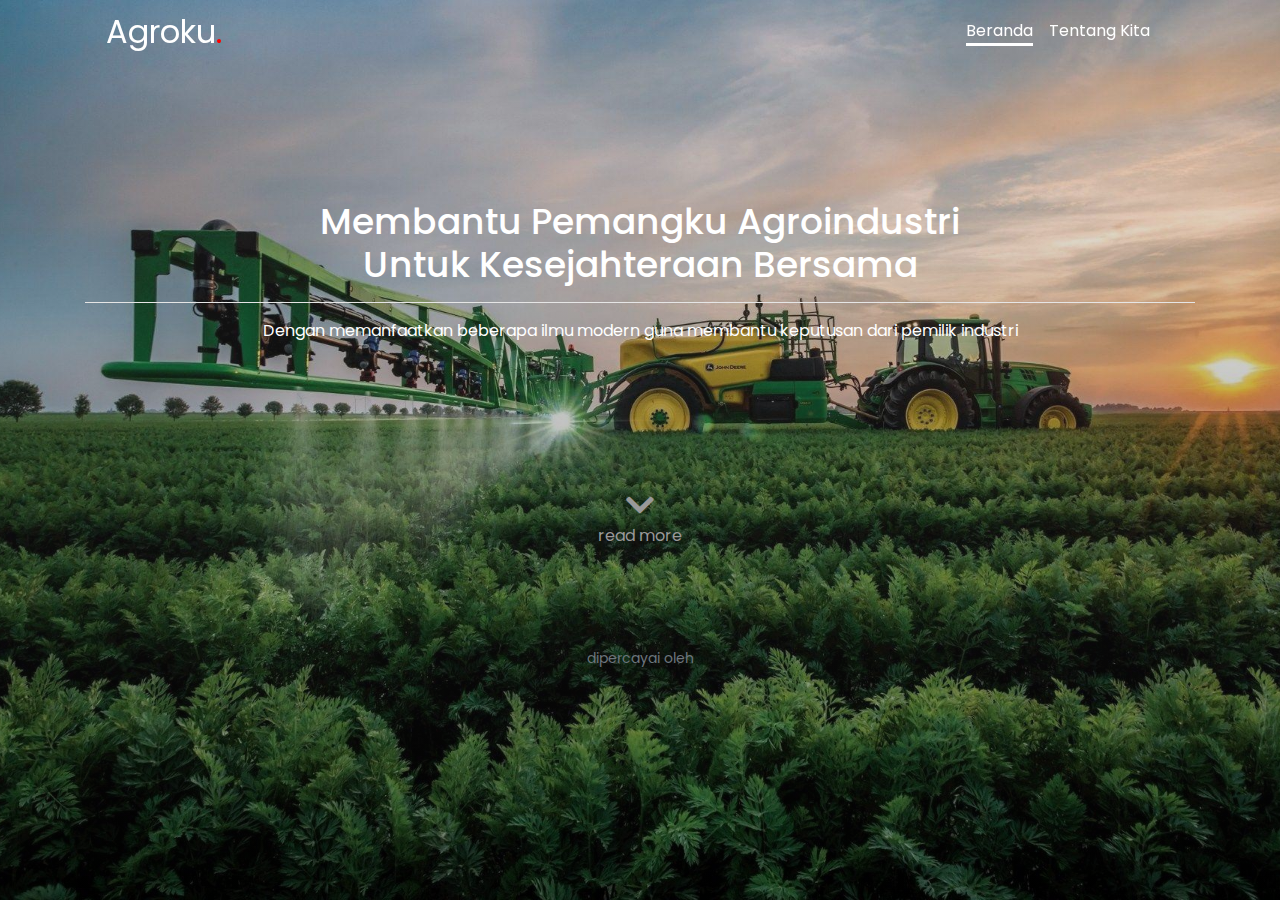
==== index.html @ 578c634b "initiate" ====
<!DOCTYPE html>
<html lang="en">
<head>
    <meta charset="UTF-8">
    <meta http-equiv="X-UA-Compatible" content="IE=edge">
    <meta name="viewport" content="width=device-width, initial-scale=1.0">
    <title>Agroku</title>

    <!-- Animate -->
    <link rel="stylesheet" href="https://cdnjs.cloudflare.com/ajax/libs/animate.css/4.1.1/animate.min.css">
    <link rel="stylesheet" href="https://unpkg.com/aos@next/dist/aos.css" />
    <!-- Fonts -->
    <link rel="preconnect" href="https://fonts.googleapis.com">
    <link rel="preconnect" href="https://fonts.gstatic.com" crossorigin>
    <link href="https://fonts.googleapis.com/css2?family=Poppins:wght@300;400;500;600;700&display=swap" rel="stylesheet"> 
    <!-- CSS -->
    <link rel="stylesheet" href="lib/Bootstrap/B4.5/css/bootstrap.css">
    <link rel="stylesheet" href="lib/css/style.css">
    <link rel="stylesheet" href="lib/fonts/font-awesome/css/all.css">
    <!-- Script -->
    <script src="https://ajax.googleapis.com/ajax/libs/jquery/3.2.1/jquery.min.js"></script>
    <script src="https://cdnjs.cloudflare.com/ajax/libs/popper.js/1.12.6/umd/popper.min.js"></script>
</head>
<body>

    <div class="navigation-bar fixed-top" style="padding:0 7%;">
        <nav class="navbar navbar-expand-md navbar-dark">
            <div class="nav-brand">
                <a href="">Agroku<span>.</span></a>
            </div>

            <button class="navbar-toggler" type="button" data-toggle="collapse" data-target="#navbarNavDropdown" aria-controls="navbarNavDropdown" aria-expanded="false" aria-label="Toggle navigation">
                <span class="navbar-toggler-icon"></span>
            </button>
            <div class="collapse navbar-collapse nav-lists" id="navbarNavDropdown">
                <ul class="navbar-nav ml-auto px-3 nav-list">
                    <li class="nav-item">
                        <a class="nav-menu menu-active" href="index.html">Beranda</a>
                        <div class="beranda active"></div>
                    </li>
                    <li class="nav-item">
                        <a class="nav-menu" href="#feat">Tentang Kita</a>
                        <div class="tentang"></div>
                    </li>
                    <!-- <li class="nav-item dropdown">
                        <a class="nav-link dropdown-toggle font-weight-bold text-white" href="#" id="navbarDropdownMenuLink" role="button" data-toggle="dropdown" aria-haspopup="true" aria-expanded="false">
                        PAGES
                        </a>
                        <div class="dropdown-menu" aria-labelledby="navbarDropdownMenuLink">
                        <a class="dropdown-item" href="#">VISTERA</a>
                        <a class="dropdown-item" href="#">VistCepto</a>
                        <a class="dropdown-item" href="#">Lingua Earn</a>
                        </div>
                    </li> -->
                </ul>
                <!-- <div class="join px-3">
                    <button type="button" class="btn btn-light" data-toggle="modal" data-target="#modal-form" >
                        Sign In
                    </button>
                </div> -->
            </div>
        </nav>
    </div>


    <section class="hero">
        <div class="container" style="padding-top: 200px;">

            <div class="heroText-section">
                <div class="row align-items-center justify-content-center">
                    <div class="col">
                        <div class="text-center text-white " >
                            <h4  class="text-hero" style="padding:0 18%">Membantu Pemangku Agroindustri Untuk Kesejahteraan Bersama</h4>
                            <hr class="bg-white">
                            <p class="text-white">Dengan memanfaatkan beberapa ilmu modern guna membantu keputusan dari pemilik industri</p>
                        </div>
                    </div>
                </div>
            </div>

            <div class="readMore-section" style="margin-top:130px">
                <div class="container">
                    <div class="RM-group text-center">
                        <div class="rm-arrow">
                            <i class="fa-2x fas fa-chevron-down"></i>
                        </div>
                        <div class="rm-text">
                            <p>read more</p>
                        </div>
                    </div>
                </div>
            </div>

            <div class="trustby-section" style="margin-top:100px">
                <div class="container">
                    <div class="content-wrapper text-center">
                        <p class="text-muted tb-text" >dipercayai oleh</p>
                    </div>
                </div>
            </div>
        </div>        
    </section>

    <script src="https://code.jquery.com/jquery-3.3.1.slim.min.js"></script>
    <script src="https://cdnjs.cloudflare.com/ajax/libs/popper.js/1.14.3/umd/popper.min.js"></script>
    <script src="lib/Bootstrap/B4.5/js/bootstrap.js"></script>
    <script src="lib/JS/main.js" ></script>
    <script src="https://unpkg.com/aos@next/dist/aos.js"></script>
    <script>
      AOS.init();
    </script>
</body>
</html>
---- lib/css/style.css ----
*{
    margin: 0;
    padding: 0;
    box-sizing: border-box;
    font-family: 'Poppins', sans-serif;
    scroll-behavior: smooth;
}

/* animate */

@keyframes gradient-move {
	0% {
		background-position: 0% 50%;
	}
	50% {
		background-position: 100% 50%;
	}
	100% {
		background-position: 0% 50%;
	}
}

p{
    font-size: 16px;
}

body{
    overflow-x: hidden;
}

.mt-n1{margin-top:-1rem!important}
.mt-n2{margin-top:-2rem!important}
.mt-n3{margin-top:-3rem!important}
.mt-n4{margin-top:-4rem!important}
.mt-n5{margin-top:-5rem!important}
.mt-n10{margin-top:-10rem!important}

.nav-brand a{
    color: white!important;
    font-size: 32px;
}

.nav-brand a:hover{
    text-decoration: none;
}

.nav-brand span{
    color: red;
}

.nav-list li{
    padding:8px
}

.nav-menu{
    color:white;
    font-size:16px;
    position: relative;
    display: block;
    text-decoration: none;
    transition: 0.5s;
}

.nav-menu:hover{
    color:white;
    text-decoration: none;
}

.nav-menu::after{
    position: absolute;
    content: "";
    width: 100%;
    height: 3px;
    top: 100%;
    left: 0;
    background: #ffffff;
    transition: transform 0.5s;
    transform: scaleX(0);
    transform-origin: right;
}

.nav-menu:hover::after{
    transform: scaleX(1);
    transform-origin: left;
}

.active{
    width: 100%;
    height: 3px;
    background: #ffffff;
}

.hero{
    height:100vh;
    background:linear-gradient(0deg, rgba(0, 0, 0, 0.5), rgba(253, 253, 253, 0.1)), url("../Images/agr1.jpg");    
    background-size: cover;
    background-position: 50% 25%;
}
.text-hero{
    font-size:36px;
}

.rm-arrow i{
    color: hsl(0, 0%, 60%);
}


.rm-text p{
    color: hsl(0, 0%, 60%);
}


.RM-group:hover i,
.RM-group:hover p{
    color: hsl(0, 0%, 80%);
    cursor: pointer;
}

.tb-text{
    font-size: 14px;
}
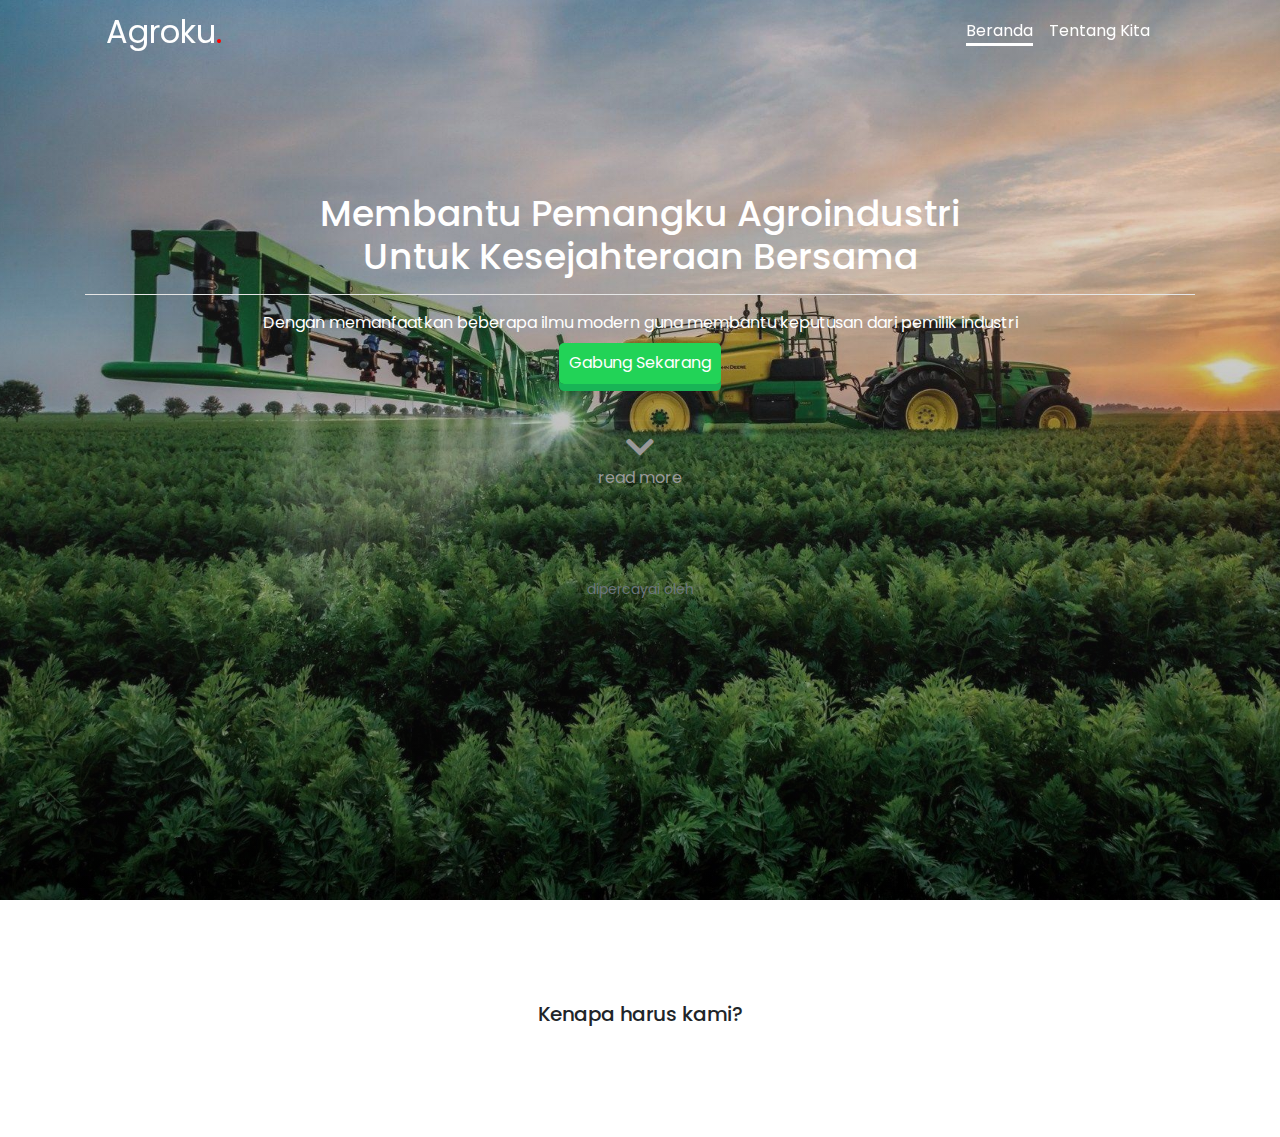
==== commit 8b95c78a: "update" ====
--- a/index.html
+++ b/index.html
@@ -64,7 +64,7 @@
 
 
     <section class="hero">
-        <div class="container" style="padding-top: 200px;">
+        <div class="container" style="padding-top: 15%;">
 
             <div class="heroText-section">
                 <div class="row align-items-center justify-content-center">
@@ -73,12 +73,15 @@
                             <h4  class="text-hero" style="padding:0 18%">Membantu Pemangku Agroindustri Untuk Kesejahteraan Bersama</h4>
                             <hr class="bg-white">
                             <p class="text-white">Dengan memanfaatkan beberapa ilmu modern guna membantu keputusan dari pemilik industri</p>
+                            <div class="button">
+                                <span class="button message">Gabung Sekarang</span>
+                            </div>
                         </div>
                     </div>
                 </div>
             </div>
 
-            <div class="readMore-section" style="margin-top:130px">
+            <div class="readMore-section" style="margin-top:5%">
                 <div class="container">
                     <div class="RM-group text-center">
                         <div class="rm-arrow">
@@ -91,7 +94,7 @@
                 </div>
             </div>
 
-            <div class="trustby-section" style="margin-top:100px">
+            <div class="trustby-section" style="margin-top:8%">
                 <div class="container">
                     <div class="content-wrapper text-center">
                         <p class="text-muted tb-text" >dipercayai oleh</p>
@@ -99,6 +102,18 @@
                 </div>
             </div>
         </div>        
+    </section>
+
+
+    <section class="one" style="padding:8% 0" >
+        <div class="container">
+            <div class="text-center title-section">
+                <h5 clas="sectionOne-title">Kenapa harus kami?</h5>
+            </div>
+            <div class="row justify-content-around align-items-center">
+
+            </div>
+        </div>
     </section>
 
     <script src="https://code.jquery.com/jquery-3.3.1.slim.min.js"></script>
--- a/lib/css/style.css
+++ b/lib/css/style.css
@@ -118,4 +118,23 @@
 
 .tb-text{
     font-size: 14px;
+}
+
+.message{
+    padding: 8px 10px 10px;
+    background-color:hsl(138, 72%, 48%);
+    box-shadow: 0px 7px hsl(144, 76%, 40%);
+    border-radius: 5px;
+}
+
+.message:hover{
+    cursor: pointer;
+    background-color:hsla(138, 72%, 48%, 0.829);
+    position:relative;
+    top: 7px;
+    box-shadow: none;
+}
+
+.sectionOne-title{
+    font-size: 24px!important;
 }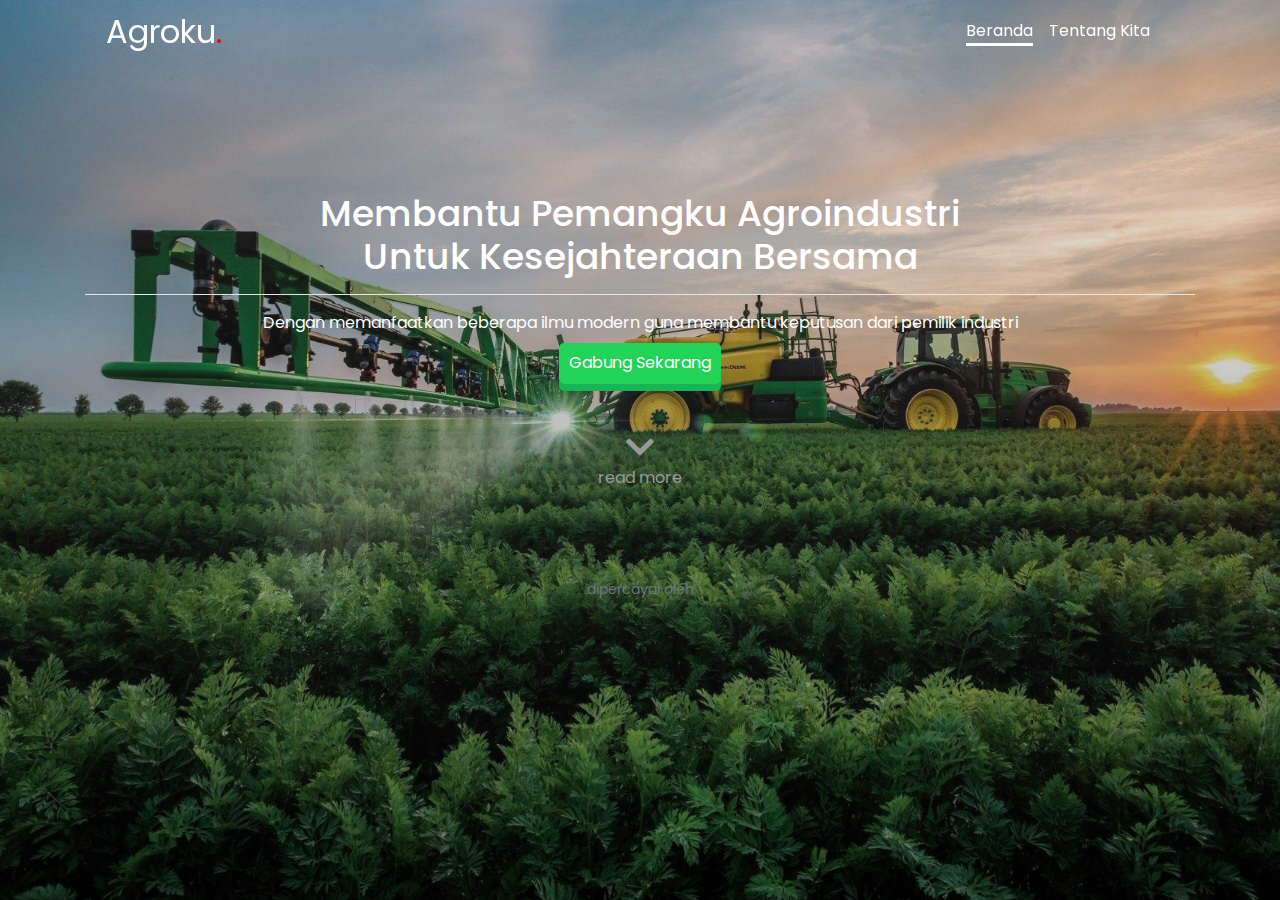
==== commit d15c3c20: "update" ====
--- a/index.html
+++ b/index.html
@@ -105,16 +105,120 @@
     </section>
 
 
-    <section class="one" style="padding:8% 0" >
-        <div class="container">
-            <div class="text-center title-section">
-                <h5 clas="sectionOne-title">Kenapa harus kami?</h5>
-            </div>
-            <div class="row justify-content-around align-items-center">
-
-            </div>
-        </div>
+    
+
+    <section class="content">
+        <section class="one" style="padding:8% 0" >
+            <div class="container">
+                <div class="text-center title-section">
+                    <h5 clas="sectionOne-title">Kenapa harus kami?</h5>
+                </div>
+    
+                <div class="content-lists">
+                    <div class="row justify-content-around align-items-center">
+    
+                        <div class="col-md-auto text-center">
+                            <div class="item">
+                                <img width="230" height="230" src="" alt="" class="img-responsive" style="background-color: gray;">
+                                <div class="section-text">
+                                    <h5>Prediksi</h5>
+                                </div>
+                            </div>
+                        </div>
+        
+    
+                        <div class="col-md-auto">
+                            <div class="item text-center">
+                                <img width="230" height="230" src="" alt="" class="img-responsive" style="background-color: gray;">
+                                <div class="section-text">
+                                    <h5>Profesional</h5>
+                                </div>
+                            </div>
+                        </div>
+    
+                        <div class="col-md-auto">
+                            <div class="item text-center">
+                                <img width="230" height="230" src="" alt="" class="img-responsive" style="background-color: gray;">
+                                <div class="section-text">
+                                    <h5>Investasi</h5>
+                                </div>
+                            </div>
+                        </div>
+    
+                        <div class="col-md-auto">
+                            <div class="item text-center">
+                                <img width="230" height="230" src="" alt="" class="img-responsive" style="background-color: gray;">
+                                <div class="section-text">
+                                    <h5>Terpercaya</h5>
+                                </div>
+                            </div>
+                        </div>
+    
+                    </div>            
+                </div>
+                
+            </div>
+        </section>
+    
+        <section class="two" style="padding:8% 0;">
+            <div class="container">
+                <div class="text-center title-section">
+                    <h6>Tunggu apa lagi</h6>
+                    <h3>Mari Bergabung dan Kembangkan Agroindustri mu</h3>
+                    <p class="text-muted" style="font-size:12px;">mari sejahterakan agroindustri</p>
+                </div>
+                <div class="button text-center">
+                    <span class="button message text-white">Gabung Sekarang</span>
+                </div>
+            </div>
+        </section>
+        <section class="footer-container">
+            <div class="container-fluid justify-content-center text-light ">
+                <footer>
+                    <div class="row  justify-content-center py-5">
+                        <div class="col-11">
+                            <div class="row ">
+                                <div class="col-xl-8 col-md-4 col-sm-4 col-12 my-auto mr-auto">
+                                    <h3 class="text-white mb-md-0 mb-5">Agroku<span class="dot" >.</span></h3>
+                                </div>
+                                <!-- <div class="col-xl-2 col-md-4 col-sm-4 col-12">
+                                    <h6 class="mb-3 mb-lg-4 bold-text "><b>MENU</b></h6>
+                                    <ul class="list-unstyled">
+                                        <li>Home</li>
+                                        <li>About</li>
+                                        <li>Blog</li>
+                                        <li>Portfolio</li>
+                                    </ul>
+                                </div>  -->
+                                <div class="col-xl-2 col-md-4 col-sm-4 col-12">
+                                    <h6 class="mb-3 mb-lg-4 text-muted bold-text mt-sm-0 mt-5"><b>ADDRESS</b></h6>
+                                    <p class="mb-1">H3-8, Green Garden Kaliurang</p>
+                                    <p>Jember,Jawa Timur, Indonesia</p>
+                                </div>
+                            </div>
+                            <div class="row ">
+                                <div class="col-xl-8 col-md-4 col-sm-4 col-auto my-md-0 mt-5 order-sm-1 order-3 align-self-end">
+                                    <p class="social text-muted mb-0 pb-0 bold-text"> 
+                                        <span class="mx-2"><a href="https://github.com/nuwbie-11" class='text-muted'><i class="fab fa-github" aria-hidden="true"></i></a></span> 
+                                        <span class="mx-2"><a href="https://twitter.com/Dhuuuh" class='text-muted'><i class="fab fa-twitter" aria-hidden="true"></i></a></span> 
+                                        <span class="mx-2"><a href="https://instagram.com/adwitya_s" class='text-muted'><i class="fab fa-instagram" aria-hidden="true"></i></a></span> 
+                                    </p>
+                                    <small class="rights"><span>&#174;</span> Agroku. All Rights Reserved.</small>
+                                </div>
+                                <div class="col-xl-2 col-md-4 col-sm-4 col-auto order-1 align-self-end ">
+                                    <!-- <h6 class="mt-55 mt-2 text-muted bold-text"><b>ANIRUDH SINGLA</b></h6><small> <span><i class="fa fa-envelope" aria-hidden="true"></i></span> anirudh@gmail.com</small> -->
+                                </div>
+                                <div class="col-xl-2 col-md-4 col-sm-4 col-auto order-2 align-self-end mt-3 ">
+                                    <h6 class="text-muted bold-text"><b>Adwitya Sadhu</b></h6><small><span><i class="fa fa-envelope" aria-hidden="true"></i></span> adwityasadhu@gmail.com</small>
+                                </div>
+                            </div>
+                        </div>
+                    </div>
+                </footer>
+            </div>
+        </section> 
     </section>
+    
 
     <script src="https://code.jquery.com/jquery-3.3.1.slim.min.js"></script>
     <script src="https://cdnjs.cloudflare.com/ajax/libs/popper.js/1.14.3/umd/popper.min.js"></script>
--- a/lib/css/style.css
+++ b/lib/css/style.css
@@ -34,6 +34,10 @@
 .mt-n4{margin-top:-4rem!important}
 .mt-n5{margin-top:-5rem!important}
 .mt-n10{margin-top:-10rem!important}
+
+.dot{
+    color:red;
+}
 
 .nav-brand a{
     color: white!important;
@@ -137,4 +141,13 @@
 
 .sectionOne-title{
     font-size: 24px!important;
+}
+
+.footer-container{
+    background-color: #282438;
+}
+
+
+.content{
+    display:none
 }